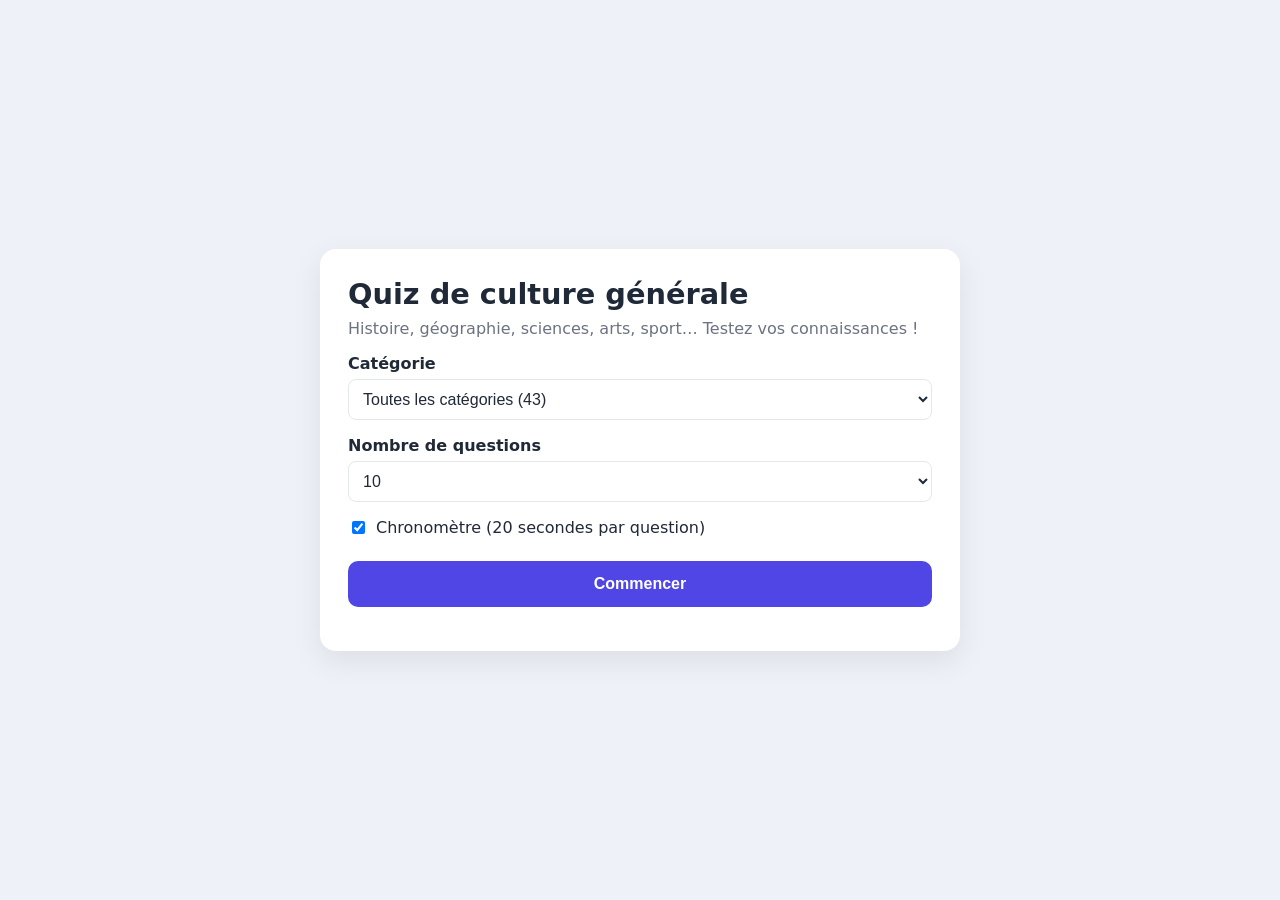
==== index.html @ a049cb22 "Ajoute un quiz de culture générale Quiz web en HTML/CSS/JS : 42 questions sur 6 catégories, choix de" ====
<!doctype html>
<html lang="fr">
<head>
  <meta charset="utf-8">
  <meta name="viewport" content="width=device-width, initial-scale=1">
  <title>Quiz de culture générale</title>
  <link rel="stylesheet" href="style.css">
</head>
<body>
  <main class="carte">
    <!-- Écran d'accueil -->
    <section id="ecran-accueil" class="ecran actif">
      <h1>Quiz de culture générale</h1>
      <p class="sous-titre">Histoire, géographie, sciences, arts, sport… Testez vos connaissances !</p>

      <label for="choix-categorie">Catégorie</label>
      <select id="choix-categorie"></select>

      <label for="choix-nombre">Nombre de questions</label>
      <select id="choix-nombre">
        <option value="5">5</option>
        <option value="10" selected>10</option>
        <option value="20">20</option>
      </select>

      <label class="case">
        <input type="checkbox" id="choix-chrono" checked>
        Chronomètre (20 secondes par question)
      </label>

      <button id="btn-commencer" class="btn principal">Commencer</button>
      <p id="meilleur-score" class="meilleur"></p>
    </section>

    <!-- Écran de question -->
    <section id="ecran-question" class="ecran">
      <div class="entete">
        <span id="progression"></span>
        <span id="score-courant"></span>
      </div>
      <div class="barre"><div id="barre-progression"></div></div>
      <div id="chrono" class="chrono"></div>
      <span id="categorie-question" class="badge"></span>
      <h2 id="intitule"></h2>
      <div id="reponses" class="reponses"></div>
      <p id="explication" class="explication"></p>
      <button id="btn-suivant" class="btn principal cache">Question suivante</button>
    </section>

    <!-- Écran de résultats -->
    <section id="ecran-resultat" class="ecran">
      <h1>Résultats</h1>
      <p id="score-final" class="score-final"></p>
      <p id="message-final"></p>
      <ul id="recapitulatif" class="recap"></ul>
      <button id="btn-rejouer" class="btn principal">Rejouer</button>
    </section>
  </main>

  <script src="questions.js"></script>
  <script src="quiz.js"></script>
</body>
</html>
---- style.css ----
:root {
  --fond: #eef1f7;
  --carte: #ffffff;
  --texte: #1f2937;
  --doux: #6b7280;
  --accent: #4f46e5;
  --accent-fonce: #4338ca;
  --bon: #16a34a;
  --bon-fond: #dcfce7;
  --faux: #dc2626;
  --faux-fond: #fee2e2;
  --bord: #e5e7eb;
}

@media (prefers-color-scheme: dark) {
  :root {
    --fond: #0f172a;
    --carte: #1e293b;
    --texte: #f1f5f9;
    --doux: #94a3b8;
    --bord: #334155;
    --bon-fond: #14532d;
    --faux-fond: #7f1d1d;
  }
}

* { box-sizing: border-box; }

body {
  margin: 0;
  min-height: 100vh;
  display: flex;
  align-items: center;
  justify-content: center;
  padding: 16px;
  background: var(--fond);
  color: var(--texte);
  font-family: system-ui, -apple-system, "Segoe UI", Roboto, sans-serif;
}

.carte {
  width: 100%;
  max-width: 640px;
  background: var(--carte);
  border-radius: 16px;
  padding: 28px;
  box-shadow: 0 10px 30px rgba(0, 0, 0, 0.08);
}

.ecran { display: none; }
.ecran.actif { display: block; }

h1 { margin: 0 0 8px; font-size: 1.8rem; }
h2 { font-size: 1.3rem; line-height: 1.4; margin: 12px 0 20px; }
.sous-titre { color: var(--doux); margin-top: 0; }

label { display: block; margin: 16px 0 6px; font-weight: 600; }
label.case { display: flex; align-items: center; gap: 8px; font-weight: 400; }

select {
  width: 100%;
  padding: 10px;
  font-size: 1rem;
  border: 1px solid var(--bord);
  border-radius: 8px;
  background: var(--carte);
  color: var(--texte);
}

.btn {
  display: block;
  width: 100%;
  margin-top: 24px;
  padding: 14px;
  font-size: 1rem;
  font-weight: 600;
  border: none;
  border-radius: 10px;
  cursor: pointer;
}
.btn.principal { background: var(--accent); color: #fff; }
.btn.principal:hover { background: var(--accent-fonce); }
.cache { display: none; }

.meilleur { text-align: center; color: var(--doux); margin-bottom: 0; }

.entete { display: flex; justify-content: space-between; color: var(--doux); font-size: 0.95rem; }

.barre { height: 6px; background: var(--bord); border-radius: 3px; margin: 10px 0; overflow: hidden; }
#barre-progression { height: 100%; width: 0; background: var(--accent); transition: width 0.3s; }

.chrono { text-align: right; font-weight: 700; font-variant-numeric: tabular-nums; min-height: 1.2em; }
.chrono.urgent { color: var(--faux); }

.badge {
  display: inline-block;
  padding: 4px 10px;
  border-radius: 999px;
  background: var(--fond);
  color: var(--accent);
  font-size: 0.85rem;
  font-weight: 600;
}

.reponses { display: grid; gap: 10px; }
.reponse {
  text-align: left;
  padding: 14px 16px;
  font-size: 1rem;
  border: 2px solid var(--bord);
  border-radius: 10px;
  background: var(--carte);
  color: var(--texte);
  cursor: pointer;
  transition: border-color 0.15s, background 0.15s;
}
.reponse:hover:not(:disabled) { border-color: var(--accent); }
.reponse:disabled { cursor: default; }
.reponse.bonne { border-color: var(--bon); background: var(--bon-fond); }
.reponse.mauvaise { border-color: var(--faux); background: var(--faux-fond); }

.explication { color: var(--doux); min-height: 1.2em; margin: 16px 0 0; }

.score-final { font-size: 2.4rem; font-weight: 800; color: var(--accent); margin: 8px 0; }

.recap { list-style: none; padding: 0; margin: 20px 0 0; max-height: 320px; overflow-y: auto; }
.recap li { padding: 10px 0; border-bottom: 1px solid var(--bord); font-size: 0.95rem; }
.recap .ok { color: var(--bon); font-weight: 700; }
.recap .ko { color: var(--faux); font-weight: 700; }
.recap small { display: block; color: var(--doux); margin-top: 2px; }

@media (max-width: 480px) {
  .carte { padding: 20px; }
  h1 { font-size: 1.5rem; }
}
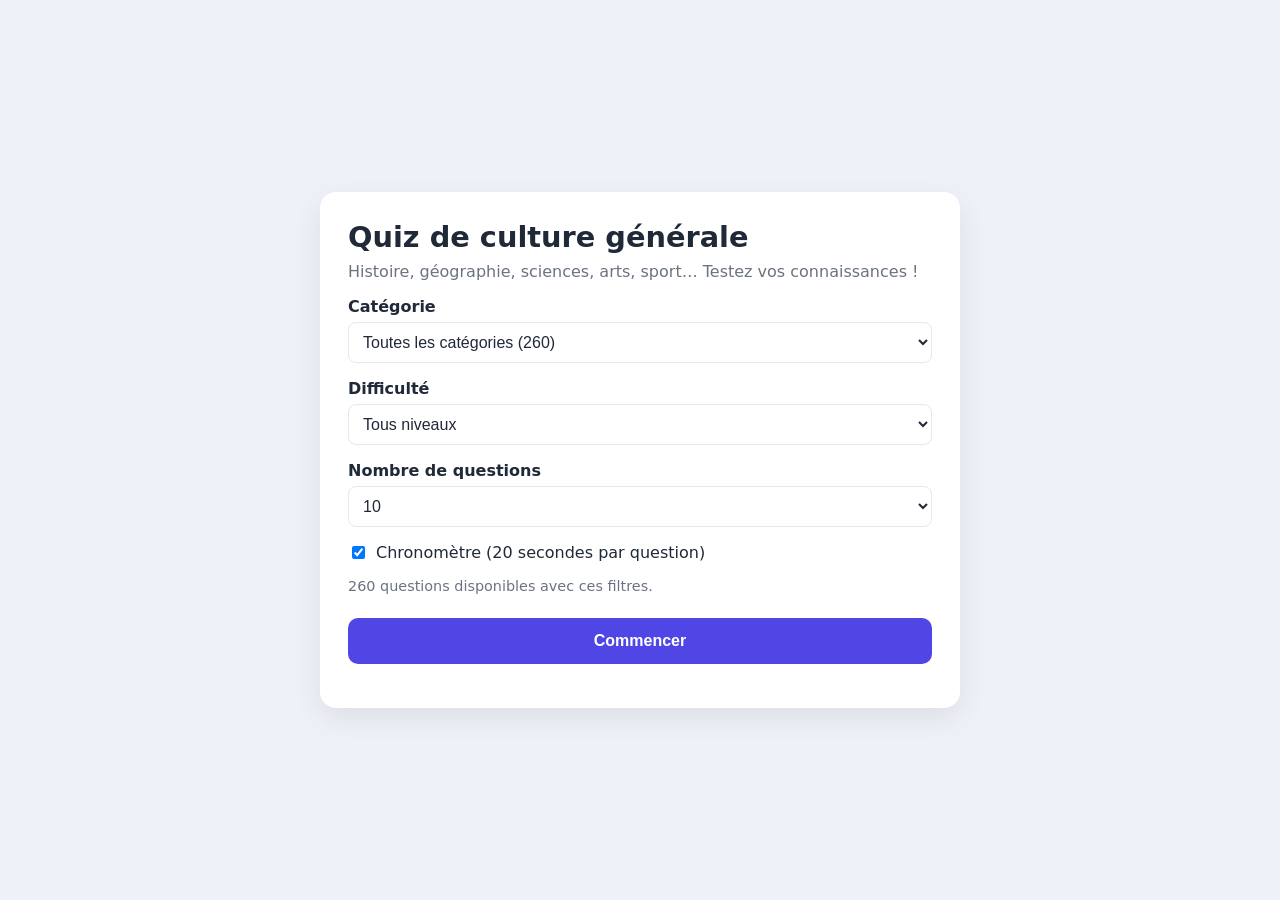
==== commit f2242a44: "Ajoute 3 catégories, 20 questions par catégorie et des niveaux de difficulté - Nouvelles catégories " ====
--- a/index.html
+++ b/index.html
@@ -16,6 +16,14 @@
       <label for="choix-categorie">Catégorie</label>
       <select id="choix-categorie"></select>
 
+      <label for="choix-niveau">Difficulté</label>
+      <select id="choix-niveau">
+        <option value="">Tous niveaux</option>
+        <option value="1">⭐ Facile</option>
+        <option value="2">⭐⭐ Moyen</option>
+        <option value="3">⭐⭐⭐ Difficile</option>
+      </select>
+
       <label for="choix-nombre">Nombre de questions</label>
       <select id="choix-nombre">
         <option value="5">5</option>
@@ -27,6 +35,8 @@
         <input type="checkbox" id="choix-chrono" checked>
         Chronomètre (20 secondes par question)
       </label>
+
+      <p id="info-disponibles" class="info"></p>
 
       <button id="btn-commencer" class="btn principal">Commencer</button>
       <p id="meilleur-score" class="meilleur"></p>
@@ -40,7 +50,10 @@
       </div>
       <div class="barre"><div id="barre-progression"></div></div>
       <div id="chrono" class="chrono"></div>
-      <span id="categorie-question" class="badge"></span>
+      <div class="badges">
+        <span id="categorie-question" class="badge"></span>
+        <span id="niveau-question" class="badge niveau"></span>
+      </div>
       <h2 id="intitule"></h2>
       <div id="reponses" class="reponses"></div>
       <p id="explication" class="explication"></p>
--- a/style.css
+++ b/style.css
@@ -102,6 +102,11 @@
   font-weight: 600;
 }
 
+.badges { display: flex; flex-wrap: wrap; gap: 6px; }
+.badge.niveau { color: var(--doux); }
+
+.info { color: var(--doux); font-size: 0.9rem; margin: 16px 0 0; }
+
 .reponses { display: grid; gap: 10px; }
 .reponse {
   text-align: left;
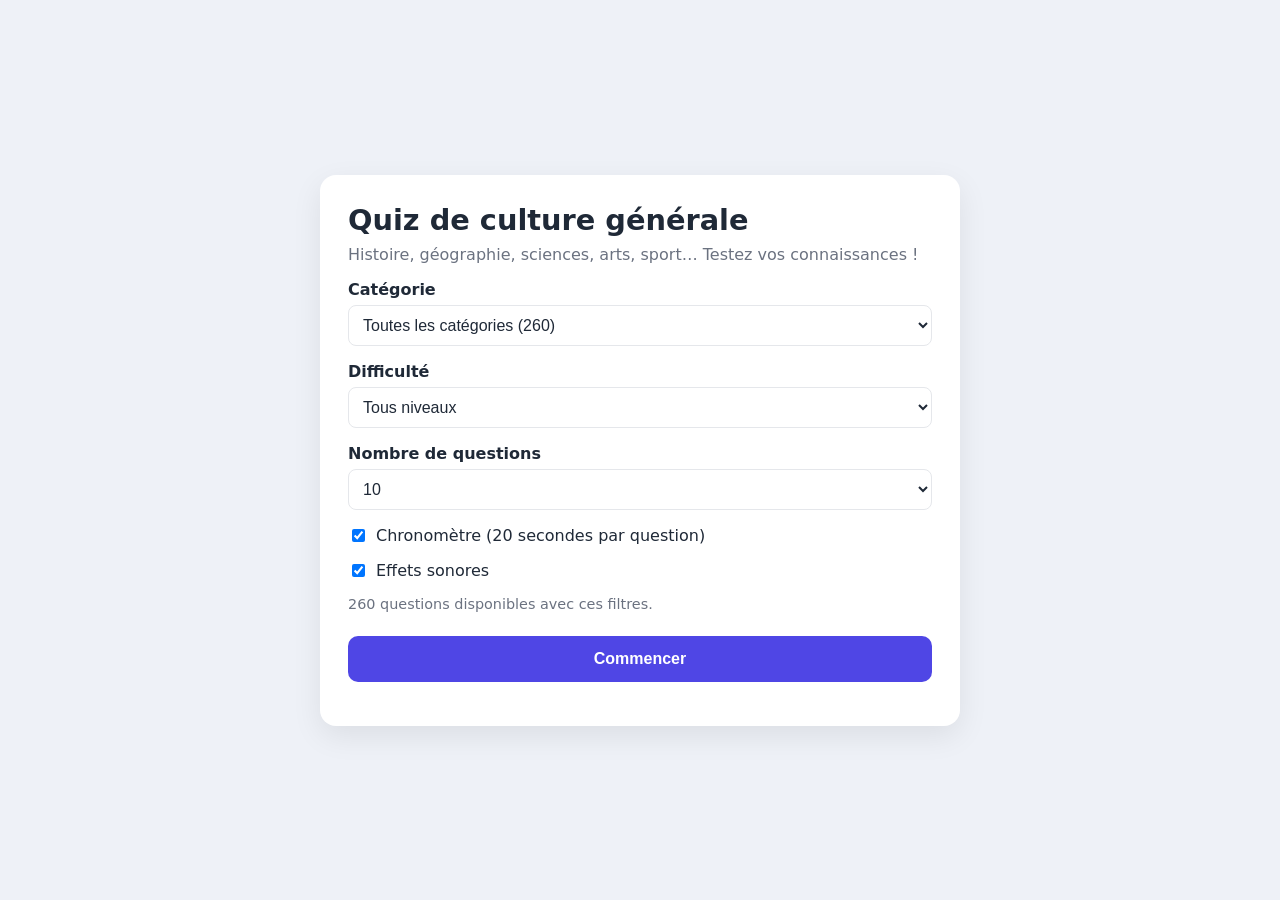
==== commit 3c516032: "Ajoute des effets visuels et sonores aux questions - Animations d'entrée des questions et des répons" ====
--- a/index.html
+++ b/index.html
@@ -36,6 +36,11 @@
         Chronomètre (20 secondes par question)
       </label>
 
+      <label class="case">
+        <input type="checkbox" id="choix-son" checked>
+        Effets sonores
+      </label>
+
       <p id="info-disponibles" class="info"></p>
 
       <button id="btn-commencer" class="btn principal">Commencer</button>
@@ -71,6 +76,7 @@
   </main>
 
   <script src="questions.js"></script>
+  <script src="effets.js"></script>
   <script src="quiz.js"></script>
 </body>
 </html>
--- a/style.css
+++ b/style.css
@@ -13,7 +13,7 @@
 }
 
 @media (prefers-color-scheme: dark) {
-  :root {
+  :root:not([data-theme="light"]) {
     --fond: #0f172a;
     --carte: #1e293b;
     --texte: #f1f5f9;
@@ -22,6 +22,15 @@
     --bon-fond: #14532d;
     --faux-fond: #7f1d1d;
   }
+}
+:root[data-theme="dark"] {
+  --fond: #0f172a;
+  --carte: #1e293b;
+  --texte: #f1f5f9;
+  --doux: #94a3b8;
+  --bord: #334155;
+  --bon-fond: #14532d;
+  --faux-fond: #7f1d1d;
 }
 
 * { box-sizing: border-box; }
@@ -134,6 +143,85 @@
 .recap .ko { color: var(--faux); font-weight: 700; }
 .recap small { display: block; color: var(--doux); margin-top: 2px; }
 
+/* ---------- Effets ---------- */
+
+/* Apparition des écrans */
+.ecran.actif { animation: apparition 0.35s ease-out; }
+
+/* Entrée de chaque nouvelle question */
+.entree-question { animation: glisser 0.4s ease-out both; }
+
+/* Réponses qui arrivent l'une après l'autre */
+.reponse { animation: glisser 0.35s ease-out backwards; animation-delay: calc(var(--i, 0) * 70ms + 120ms); }
+.reponse:hover:not(:disabled) { transform: translateX(4px); }
+.reponse:active:not(:disabled) { transform: scale(0.98); }
+.reponse { transition: border-color 0.15s, background 0.15s, transform 0.15s, opacity 0.3s; }
+
+/* Résultat d'une réponse */
+.reponse.bonne { animation: rebond 0.5s ease-out; }
+.reponse.mauvaise { animation: secousse 0.45s ease-in-out; }
+.reponse:disabled:not(.bonne):not(.mauvaise) { opacity: 0.55; }
+
+/* Score qui « saute » quand on marque un point */
+.saut { display: inline-block; animation: saut 0.45s ease-out; color: var(--bon); font-weight: 700; }
+
+/* Chronomètre qui palpite dans les 5 dernières secondes */
+.chrono.urgent { animation: palpite 1s ease-in-out infinite; }
+
+/* Explication qui se déploie */
+.explication.visible { animation: glisser 0.35s ease-out; }
+
+/* Score final */
+.score-final { animation: zoom 0.6s cubic-bezier(0.34, 1.56, 0.64, 1); }
+.recap li { animation: glisser 0.3s ease-out both; animation-delay: calc(var(--i, 0) * 50ms + 300ms); }
+
+/* « +1 » qui s'envole */
+.flottant {
+  position: fixed;
+  transform: translate(-50%, 0);
+  pointer-events: none;
+  color: var(--bon);
+  font-weight: 800;
+  font-size: 1.3rem;
+  z-index: 10;
+  animation: envol 0.9s ease-out forwards;
+}
+
+/* Confettis */
+.confettis { position: fixed; inset: 0; pointer-events: none; overflow: hidden; z-index: 20; }
+.confettis i {
+  position: absolute;
+  top: -12px;
+  width: 9px;
+  height: 14px;
+  animation-name: chute;
+  animation-timing-function: cubic-bezier(0.25, 0.5, 0.5, 1);
+  animation-fill-mode: forwards;
+}
+
+@keyframes apparition { from { opacity: 0; transform: translateY(8px); } to { opacity: 1; transform: none; } }
+@keyframes glisser { from { opacity: 0; transform: translateY(12px); } to { opacity: 1; transform: none; } }
+@keyframes rebond { 0% { transform: scale(1); } 40% { transform: scale(1.05); } 70% { transform: scale(0.98); } 100% { transform: scale(1); } }
+@keyframes secousse {
+  0%, 100% { transform: translateX(0); }
+  20% { transform: translateX(-8px); }
+  40% { transform: translateX(8px); }
+  60% { transform: translateX(-5px); }
+  80% { transform: translateX(5px); }
+}
+@keyframes saut { 0% { transform: scale(1); } 40% { transform: scale(1.35); } 100% { transform: scale(1); } }
+@keyframes palpite { 0%, 100% { transform: scale(1); } 50% { transform: scale(1.15); } }
+@keyframes zoom { from { opacity: 0; transform: scale(0.4); } to { opacity: 1; transform: scale(1); } }
+@keyframes envol { from { opacity: 1; transform: translate(-50%, 0); } to { opacity: 0; transform: translate(-50%, -50px); } }
+@keyframes chute {
+  to { transform: translate(var(--derive), 105vh) rotate(var(--rotation)); opacity: 0.9; }
+}
+
+/* Respecte le réglage « réduire les animations » du système */
+@media (prefers-reduced-motion: reduce) {
+  *, *::before, *::after { animation: none !important; transition: none !important; }
+}
+
 @media (max-width: 480px) {
   .carte { padding: 20px; }
   h1 { font-size: 1.5rem; }
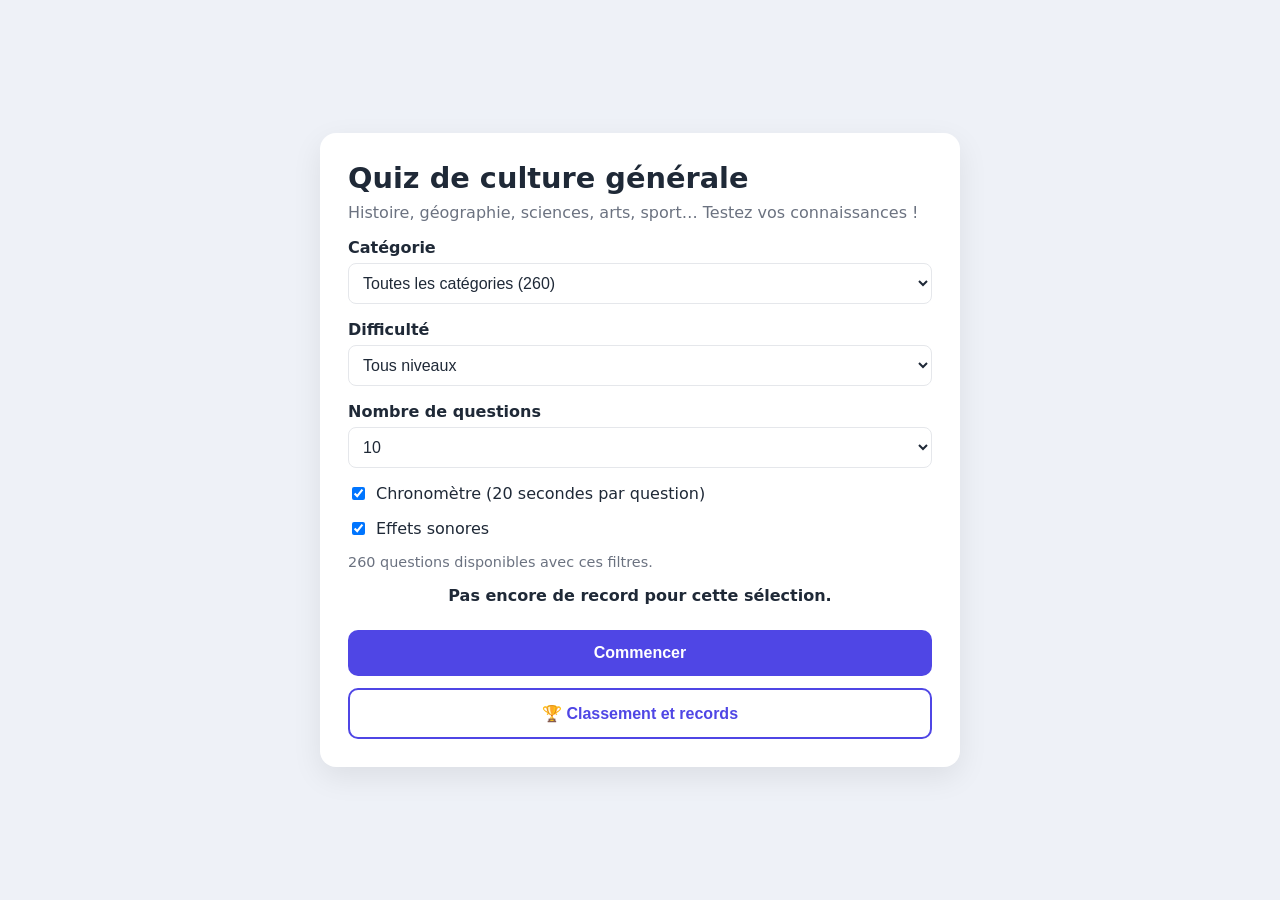
==== commit c0f1c62e: "Ajoute des records par catégorie et un classement partagé - Records personnels par catégorie et par " ====
--- a/index.html
+++ b/index.html
@@ -43,8 +43,10 @@
 
       <p id="info-disponibles" class="info"></p>
 
+      <p id="record-accueil" class="record-accueil"></p>
+
       <button id="btn-commencer" class="btn principal">Commencer</button>
-      <p id="meilleur-score" class="meilleur"></p>
+      <button id="btn-classement" class="btn secondaire">🏆 Classement et records</button>
     </section>
 
     <!-- Écran de question -->
@@ -70,13 +72,45 @@
       <h1>Résultats</h1>
       <p id="score-final" class="score-final"></p>
       <p id="message-final"></p>
+      <p id="message-record" class="message-record"></p>
       <ul id="recapitulatif" class="recap"></ul>
       <button id="btn-rejouer" class="btn principal">Rejouer</button>
+      <button id="btn-voir-classement" class="btn secondaire">🏆 Voir le classement</button>
+    </section>
+
+    <!-- Écran du classement -->
+    <section id="ecran-classement" class="ecran">
+      <h1>Classement</h1>
+      <div class="filtres">
+        <select id="cl-categorie" aria-label="Catégorie du classement"></select>
+        <select id="cl-niveau" aria-label="Niveau du classement">
+          <option value="">Tous niveaux</option>
+          <option value="1">⭐ Facile</option>
+          <option value="2">⭐⭐ Moyen</option>
+          <option value="3">⭐⭐⭐ Difficile</option>
+        </select>
+      </div>
+      <p id="cl-etat" class="info"></p>
+      <ol id="cl-liste" class="classement"></ol>
+      <p class="info">Classement au pourcentage de bonnes réponses, puis au nombre de questions.</p>
+
+      <h2>Mes records</h2>
+      <div class="tableau-records">
+        <table id="mes-records">
+          <thead>
+            <tr><th>Catégorie</th><th>Tous</th><th>⭐</th><th>⭐⭐</th><th>⭐⭐⭐</th></tr>
+          </thead>
+          <tbody></tbody>
+        </table>
+      </div>
+
+      <button id="btn-retour" class="btn principal">Retour à l'accueil</button>
     </section>
   </main>
 
   <script src="questions.js"></script>
   <script src="effets.js"></script>
+  <script src="classement.js"></script>
   <script src="quiz.js"></script>
 </body>
 </html>
--- a/style.css
+++ b/style.css
@@ -91,7 +91,40 @@
 .btn.principal:hover { background: var(--accent-fonce); }
 .cache { display: none; }
 
-.meilleur { text-align: center; color: var(--doux); margin-bottom: 0; }
+.btn.secondaire { background: transparent; color: var(--accent); border: 2px solid var(--accent); margin-top: 12px; }
+.btn.secondaire:hover { background: var(--fond); }
+
+.record-accueil { text-align: center; font-weight: 600; margin: 16px 0 0; min-height: 1.2em; }
+.message-record { font-weight: 700; color: var(--accent); min-height: 1.2em; }
+
+/* Classement */
+.filtres { display: grid; grid-template-columns: 1fr 1fr; gap: 8px; margin-top: 12px; }
+.classement { list-style: none; padding: 0; margin: 12px 0 0; }
+.classement li {
+  display: grid;
+  grid-template-columns: 2.2rem 32px 1fr auto;
+  align-items: center;
+  gap: 10px;
+  padding: 10px 8px;
+  border-bottom: 1px solid var(--bord);
+  animation: glisser 0.3s ease-out backwards;
+  animation-delay: calc(var(--i, 0) * 40ms);
+}
+.classement li.moi { background: var(--fond); border-radius: 8px; font-weight: 700; }
+.classement li.vide { display: block; text-align: center; color: var(--doux); }
+.classement .rang { text-align: center; font-weight: 700; font-variant-numeric: tabular-nums; }
+.classement img { width: 32px; height: 32px; border-radius: 50%; object-fit: cover; }
+.classement .nom { overflow: hidden; text-overflow: ellipsis; white-space: nowrap; }
+.classement .points { text-align: right; font-variant-numeric: tabular-nums; }
+.classement .points small { display: block; color: var(--doux); font-weight: 400; }
+
+#ecran-classement h2 { margin-top: 28px; }
+.tableau-records { overflow-x: auto; }
+#mes-records { width: 100%; border-collapse: collapse; font-size: 0.9rem; }
+#mes-records th, #mes-records td { padding: 8px 6px; border-bottom: 1px solid var(--bord); text-align: center; white-space: nowrap; }
+#mes-records th:first-child, #mes-records td:first-child { text-align: left; white-space: normal; }
+#mes-records td.vide { color: var(--doux); }
+#mes-records td.parfait { color: var(--bon); font-weight: 700; }
 
 .entete { display: flex; justify-content: space-between; color: var(--doux); font-size: 0.95rem; }
 
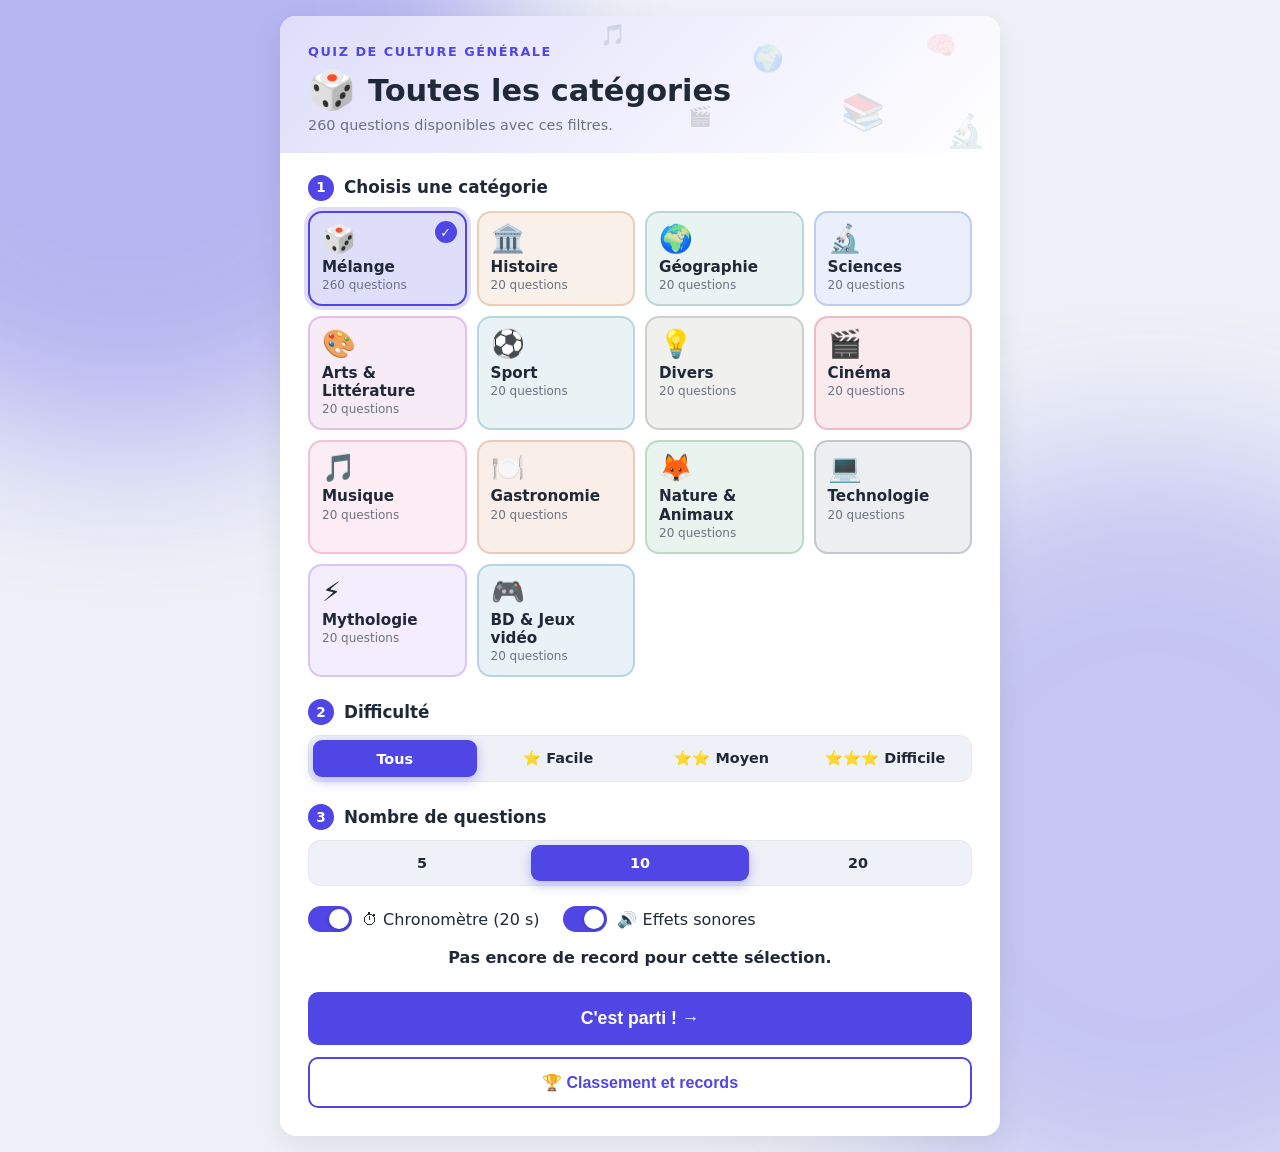
==== commit b7f30886: "Refait l'accueil avec des tuiles de catégories animées - Tuiles de catégories avec emoji et couleur " ====
--- a/index.html
+++ b/index.html
@@ -10,42 +10,59 @@
   <main class="carte">
     <!-- Écran d'accueil -->
     <section id="ecran-accueil" class="ecran actif">
-      <h1>Quiz de culture générale</h1>
-      <p class="sous-titre">Histoire, géographie, sciences, arts, sport… Testez vos connaissances !</p>
+      <header class="hero">
+        <div class="hero-emojis" aria-hidden="true">
+          <span>🧠</span><span>📚</span><span>🌍</span><span>🎬</span><span>🎵</span><span>🔬</span>
+        </div>
+        <p class="surtitre">Quiz de culture générale</p>
+        <h1 class="hero-titre">
+          <span id="hero-icone" class="hero-icone">🎲</span>
+          <span id="hero-texte">Toutes les catégories</span>
+        </h1>
+        <p id="info-disponibles" class="info"></p>
+      </header>
 
-      <label for="choix-categorie">Catégorie</label>
-      <select id="choix-categorie"></select>
+      <h2 class="etape"><span class="pastille">1</span> Choisis une catégorie</h2>
+      <div id="tuiles-categories" class="tuiles" role="group" aria-label="Catégorie"></div>
 
-      <label for="choix-niveau">Difficulté</label>
-      <select id="choix-niveau">
-        <option value="">Tous niveaux</option>
-        <option value="1">⭐ Facile</option>
-        <option value="2">⭐⭐ Moyen</option>
-        <option value="3">⭐⭐⭐ Difficile</option>
-      </select>
+      <h2 class="etape"><span class="pastille">2</span> Difficulté</h2>
+      <div class="segments" data-cible="choix-niveau" role="group" aria-label="Difficulté"></div>
 
-      <label for="choix-nombre">Nombre de questions</label>
-      <select id="choix-nombre">
-        <option value="5">5</option>
-        <option value="10" selected>10</option>
-        <option value="20">20</option>
-      </select>
+      <h2 class="etape"><span class="pastille">3</span> Nombre de questions</h2>
+      <div class="segments" data-cible="choix-nombre" role="group" aria-label="Nombre de questions"></div>
 
-      <label class="case">
-        <input type="checkbox" id="choix-chrono" checked>
-        Chronomètre (20 secondes par question)
-      </label>
+      <div class="options">
+        <label class="interrupteur">
+          <input type="checkbox" id="choix-chrono" checked>
+          <span class="piste" aria-hidden="true"></span>
+          ⏱ Chronomètre (20 s)
+        </label>
+        <label class="interrupteur">
+          <input type="checkbox" id="choix-son" checked>
+          <span class="piste" aria-hidden="true"></span>
+          🔊 Effets sonores
+        </label>
+      </div>
 
-      <label class="case">
-        <input type="checkbox" id="choix-son" checked>
-        Effets sonores
-      </label>
-
-      <p id="info-disponibles" class="info"></p>
+      <!-- Menus d'origine : gardés cachés, ils portent l'état lu par quiz.js -->
+      <div hidden>
+        <select id="choix-categorie" aria-label="Catégorie"></select>
+        <select id="choix-niveau" aria-label="Difficulté">
+          <option value="">Tous</option>
+          <option value="1">⭐ Facile</option>
+          <option value="2">⭐⭐ Moyen</option>
+          <option value="3">⭐⭐⭐ Difficile</option>
+        </select>
+        <select id="choix-nombre" aria-label="Nombre de questions">
+          <option value="5">5</option>
+          <option value="10" selected>10</option>
+          <option value="20">20</option>
+        </select>
+      </div>
 
       <p id="record-accueil" class="record-accueil"></p>
 
-      <button id="btn-commencer" class="btn principal">Commencer</button>
+      <button id="btn-commencer" class="btn principal brillant">C'est parti ! <span aria-hidden="true">→</span></button>
       <button id="btn-classement" class="btn secondaire">🏆 Classement et records</button>
     </section>
 
@@ -112,5 +129,6 @@
   <script src="effets.js"></script>
   <script src="classement.js"></script>
   <script src="quiz.js"></script>
+  <script src="interface.js"></script>
 </body>
 </html>
--- a/style.css
+++ b/style.css
@@ -4,17 +4,18 @@
   --texte: #1f2937;
   --doux: #6b7280;
   --accent: #4f46e5;
-  --accent-fonce: #4338ca;
   --bon: #16a34a;
   --bon-fond: #dcfce7;
   --faux: #dc2626;
   --faux-fond: #fee2e2;
   --bord: #e5e7eb;
+  --accent-texte: var(--accent);
 }
 
 @media (prefers-color-scheme: dark) {
   :root:not([data-theme="light"]) {
     --fond: #0f172a;
+    --accent-texte: color-mix(in srgb, var(--accent) 50%, white);
     --carte: #1e293b;
     --texte: #f1f5f9;
     --doux: #94a3b8;
@@ -25,6 +26,7 @@
 }
 :root[data-theme="dark"] {
   --fond: #0f172a;
+    --accent-texte: color-mix(in srgb, var(--accent) 50%, white);
   --carte: #1e293b;
   --texte: #f1f5f9;
   --doux: #94a3b8;
@@ -44,12 +46,14 @@
   padding: 16px;
   background: var(--fond);
   color: var(--texte);
+  overflow-x: hidden;
   font-family: system-ui, -apple-system, "Segoe UI", Roboto, sans-serif;
 }
 
 .carte {
   width: 100%;
-  max-width: 640px;
+  max-width: 720px;
+  position: relative;
   background: var(--carte);
   border-radius: 16px;
   padding: 28px;
@@ -88,14 +92,16 @@
   cursor: pointer;
 }
 .btn.principal { background: var(--accent); color: #fff; }
-.btn.principal:hover { background: var(--accent-fonce); }
+.btn.principal:hover { filter: brightness(1.1); transform: translateY(-2px); box-shadow: 0 8px 20px color-mix(in srgb, var(--accent) 40%, transparent); }
+.btn { transition: background-color 0.4s, color 0.4s, border-color 0.4s, transform 0.15s, box-shadow 0.2s, filter 0.2s; }
+.btn:active { transform: scale(0.97); }
 .cache { display: none; }
 
-.btn.secondaire { background: transparent; color: var(--accent); border: 2px solid var(--accent); margin-top: 12px; }
+.btn.secondaire { background: transparent; color: var(--accent-texte); border: 2px solid var(--accent-texte); margin-top: 12px; }
 .btn.secondaire:hover { background: var(--fond); }
 
 .record-accueil { text-align: center; font-weight: 600; margin: 16px 0 0; min-height: 1.2em; }
-.message-record { font-weight: 700; color: var(--accent); min-height: 1.2em; }
+.message-record { font-weight: 700; color: var(--accent-texte); min-height: 1.2em; }
 
 /* Classement */
 .filtres { display: grid; grid-template-columns: 1fr 1fr; gap: 8px; margin-top: 12px; }
@@ -139,7 +145,7 @@
   padding: 4px 10px;
   border-radius: 999px;
   background: var(--fond);
-  color: var(--accent);
+  color: var(--accent-texte);
   font-size: 0.85rem;
   font-weight: 600;
 }
@@ -168,7 +174,7 @@
 
 .explication { color: var(--doux); min-height: 1.2em; margin: 16px 0 0; }
 
-.score-final { font-size: 2.4rem; font-weight: 800; color: var(--accent); margin: 8px 0; }
+.score-final { font-size: 2.4rem; font-weight: 800; color: var(--accent-texte); margin: 8px 0; }
 
 .recap { list-style: none; padding: 0; margin: 20px 0 0; max-height: 320px; overflow-y: auto; }
 .recap li { padding: 10px 0; border-bottom: 1px solid var(--bord); font-size: 0.95rem; }
@@ -250,6 +256,293 @@
   to { transform: translate(var(--derive), 105vh) rotate(var(--rotation)); opacity: 0.9; }
 }
 
+
+/* =========================================================
+   Interface dynamique de l'accueil
+   ========================================================= */
+
+/* Fond animé : deux halos de la couleur de la catégorie */
+body::before, body::after {
+  content: "";
+  position: fixed;
+  z-index: -1;
+  width: 60vmax;
+  height: 60vmax;
+  border-radius: 50%;
+  filter: blur(80px);
+  opacity: 0.35;
+  background: var(--accent);
+  transition: background-color 0.6s;
+  animation: derive 18s ease-in-out infinite alternate;
+}
+body::before { top: -25vmax; left: -20vmax; }
+body::after { bottom: -25vmax; right: -20vmax; animation-duration: 24s; animation-direction: alternate-reverse; opacity: 0.25; }
+@keyframes derive {
+  0% { transform: translate(0, 0) scale(1); }
+  50% { transform: translate(8vmax, 6vmax) scale(1.15); }
+  100% { transform: translate(-4vmax, 10vmax) scale(0.95); }
+}
+
+/* En-tête */
+.hero {
+  position: relative;
+  overflow: hidden;
+  margin: -28px -28px 8px;
+  padding: 28px 28px 20px;
+  border-radius: 16px 16px 0 0;
+  background: linear-gradient(135deg, color-mix(in srgb, var(--accent) 18%, var(--carte)), var(--carte));
+  transition: background 0.6s;
+}
+.surtitre {
+  margin: 0;
+  font-size: 0.8rem;
+  font-weight: 700;
+  letter-spacing: 0.12em;
+  text-transform: uppercase;
+  color: var(--accent-texte);
+  transition: color 0.4s;
+}
+.hero-titre { display: flex; align-items: center; gap: 12px; margin: 8px 0 4px; font-size: 1.9rem; position: relative; }
+.hero-icone { display: inline-block; font-size: 2.4rem; }
+#hero-texte { display: inline-block; }
+.hero .info { position: relative; margin-top: 4px; }
+.hero-emojis span {
+  position: absolute;
+  font-size: 1.6rem;
+  opacity: 0.18;
+  animation: flotter 7s ease-in-out infinite;
+  pointer-events: none;
+}
+.hero-emojis span:nth-child(1) { top: 10%; right: 6%; animation-delay: 0s; }
+.hero-emojis span:nth-child(2) { top: 55%; right: 16%; animation-delay: -1.2s; font-size: 2.2rem; }
+.hero-emojis span:nth-child(3) { top: 20%; right: 30%; animation-delay: -2.4s; }
+.hero-emojis span:nth-child(4) { top: 65%; right: 40%; animation-delay: -3.6s; font-size: 1.2rem; }
+.hero-emojis span:nth-child(5) { top: 5%; right: 52%; animation-delay: -4.8s; font-size: 1.3rem; }
+.hero-emojis span:nth-child(6) { top: 70%; right: 2%; animation-delay: -6s; font-size: 2rem; }
+@keyframes flotter {
+  0%, 100% { transform: translateY(0) rotate(0deg); }
+  50% { transform: translateY(-12px) rotate(10deg); }
+}
+.rebondir { animation: rebondir 0.6s cubic-bezier(0.34, 1.56, 0.64, 1) !important; }
+.changer { animation: changer 0.4s ease-out; }
+@keyframes rebondir { 0% { transform: scale(0.3) rotate(-30deg); } 60% { transform: scale(1.25) rotate(8deg); } 100% { transform: scale(1) rotate(0); } }
+@keyframes changer { from { opacity: 0; transform: translateY(14px); filter: blur(4px); } to { opacity: 1; transform: none; filter: none; } }
+
+/* Titres d'étapes */
+.etape { display: flex; align-items: center; gap: 10px; font-size: 1.05rem; margin: 22px 0 10px; }
+.pastille {
+  display: inline-grid;
+  place-items: center;
+  width: 26px;
+  height: 26px;
+  border-radius: 50%;
+  background: var(--accent);
+  color: #fff;
+  font-size: 0.85rem;
+  transition: background-color 0.4s;
+}
+
+/* Tuiles de catégories */
+.tuiles { display: grid; grid-template-columns: repeat(auto-fill, minmax(140px, 1fr)); gap: 10px; }
+.tuile {
+  --c: var(--accent);
+  position: relative;
+  overflow: hidden;
+  display: flex;
+  flex-direction: column;
+  align-items: flex-start;
+  gap: 2px;
+  padding: 12px;
+  text-align: left;
+  font: inherit;
+  color: var(--texte);
+  background: color-mix(in srgb, var(--c) 9%, var(--carte));
+  border: 2px solid color-mix(in srgb, var(--c) 22%, transparent);
+  border-radius: 14px;
+  cursor: pointer;
+  transition: transform 0.2s, box-shadow 0.25s, border-color 0.25s, background-color 0.25s;
+  animation: tuile-entree 0.45s cubic-bezier(0.34, 1.56, 0.64, 1) backwards;
+  animation-delay: calc(var(--i, 0) * 35ms);
+}
+.tuile:hover { transform: translateY(-3px); box-shadow: 0 8px 18px color-mix(in srgb, var(--c) 25%, transparent); }
+.tuile:hover .tuile-icone { transform: scale(1.15) rotate(-8deg); }
+.tuile:focus-visible { outline: 3px solid var(--c); outline-offset: 2px; }
+.tuile-icone { font-size: 1.7rem; line-height: 1; transition: transform 0.25s; }
+.tuile-nom { font-weight: 700; font-size: 0.95rem; line-height: 1.2; margin-top: 4px; }
+.tuile-compte { font-size: 0.75rem; color: var(--doux); }
+.tuile-coche {
+  position: absolute;
+  top: 8px;
+  right: 8px;
+  display: grid;
+  place-items: center;
+  width: 22px;
+  height: 22px;
+  border-radius: 50%;
+  background: var(--c);
+  color: #fff;
+  font-size: 0.8rem;
+  font-weight: 800;
+  transform: scale(0);
+  transition: transform 0.3s cubic-bezier(0.34, 1.56, 0.64, 1);
+}
+.tuile.active {
+  background: color-mix(in srgb, var(--c) 18%, var(--carte));
+  border-color: var(--c);
+  box-shadow: 0 0 0 4px color-mix(in srgb, var(--c) 18%, transparent);
+  animation: lueur 2.4s ease-in-out infinite;
+}
+.tuile.active .tuile-coche { transform: scale(1); }
+.tuile.active .tuile-icone { animation: tourner 0.6s ease-out; }
+.tuile.pop { animation: pop 0.45s cubic-bezier(0.34, 1.56, 0.64, 1); }
+@keyframes tuile-entree { from { opacity: 0; transform: translateY(16px) scale(0.9); } }
+@keyframes pop { 0% { transform: scale(1); } 30% { transform: scale(0.9); } 65% { transform: scale(1.07); } 100% { transform: scale(1); } }
+@keyframes tourner { 0% { transform: rotate(0) scale(1); } 50% { transform: rotate(-20deg) scale(1.4); } 100% { transform: rotate(0) scale(1); } }
+@keyframes lueur {
+  0%, 100% { box-shadow: 0 0 0 4px color-mix(in srgb, var(--c) 18%, transparent); }
+  50% { box-shadow: 0 0 0 7px color-mix(in srgb, var(--c) 10%, transparent); }
+}
+
+/* Onde au clic */
+.onde {
+  position: absolute;
+  border-radius: 50%;
+  background: currentColor;
+  opacity: 0.25;
+  transform: scale(0);
+  pointer-events: none;
+  animation: onde 0.6s ease-out forwards;
+}
+.tuile .onde { background: var(--c); }
+@keyframes onde { to { transform: scale(1); opacity: 0; } }
+
+/* Emojis qui jaillissent */
+.eclat {
+  position: fixed;
+  z-index: 30;
+  font-size: 1.1rem;
+  pointer-events: none;
+  transform: translate(-50%, -50%);
+  animation: eclat 0.7s ease-out forwards;
+}
+@keyframes eclat {
+  to { transform: translate(calc(-50% + var(--dx)), calc(-50% + var(--dy))) scale(0.4) rotate(120deg); opacity: 0; }
+}
+
+/* Boutons segmentés avec curseur glissant */
+.segments {
+  --n: 3;
+  --index: 0;
+  position: relative;
+  display: grid;
+  grid-template-columns: repeat(var(--n), 1fr);
+  padding: 4px;
+  border-radius: 12px;
+  background: var(--fond);
+  border: 1px solid var(--bord);
+}
+.curseur {
+  position: absolute;
+  top: 4px;
+  bottom: 4px;
+  left: 4px;
+  width: calc((100% - 8px) / var(--n));
+  border-radius: 9px;
+  background: var(--accent);
+  box-shadow: 0 4px 12px color-mix(in srgb, var(--accent) 35%, transparent);
+  transform: translateX(calc(var(--index) * 100%));
+  transition: transform 0.35s cubic-bezier(0.34, 1.4, 0.64, 1), background-color 0.4s;
+}
+.segment {
+  position: relative;
+  overflow: hidden;
+  z-index: 1;
+  padding: 10px 4px;
+  font: inherit;
+  font-size: 0.9rem;
+  font-weight: 600;
+  color: var(--texte);
+  background: none;
+  border: none;
+  border-radius: 9px;
+  cursor: pointer;
+  transition: color 0.25s;
+  white-space: nowrap;
+}
+.segment.actif { color: #fff; }
+.segment .onde { background: #fff; }
+
+/* Interrupteurs */
+.options { display: flex; flex-wrap: wrap; gap: 10px 24px; margin-top: 20px; }
+.interrupteur { display: inline-flex; align-items: center; gap: 10px; margin: 0; font-weight: 500; cursor: pointer; }
+.interrupteur input { position: absolute; opacity: 0; width: 1px; height: 1px; }
+.piste {
+  position: relative;
+  width: 44px;
+  height: 26px;
+  border-radius: 13px;
+  background: var(--bord);
+  transition: background-color 0.3s;
+  flex-shrink: 0;
+}
+.piste::after {
+  content: "";
+  position: absolute;
+  top: 3px;
+  left: 3px;
+  width: 20px;
+  height: 20px;
+  border-radius: 50%;
+  background: #fff;
+  box-shadow: 0 1px 4px rgba(0, 0, 0, 0.25);
+  transition: transform 0.3s cubic-bezier(0.34, 1.56, 0.64, 1);
+}
+.interrupteur input:checked + .piste { background: var(--accent); }
+.interrupteur input:checked + .piste::after { transform: translateX(18px); }
+.interrupteur input:focus-visible + .piste { outline: 3px solid var(--accent); outline-offset: 2px; }
+
+/* Bouton principal brillant */
+.btn.brillant { position: relative; overflow: hidden; font-size: 1.1rem; padding: 16px; }
+.btn.brillant::after {
+  content: "";
+  position: absolute;
+  top: 0;
+  left: -60%;
+  width: 40%;
+  height: 100%;
+  background: linear-gradient(100deg, transparent, rgba(255, 255, 255, 0.45), transparent);
+  transform: skewX(-20deg);
+  animation: brillance 3.2s ease-in-out infinite;
+}
+.btn.brillant span { display: inline-block; transition: transform 0.2s; }
+.btn.brillant:hover span { transform: translateX(6px); }
+@keyframes brillance { 0%, 60% { left: -60%; } 100% { left: 130%; } }
+
+/* La couleur d'accent suit la catégorie partout */
+#barre-progression, .badge, .score-final, .message-record, .btn.secondaire { transition: background-color 0.5s, color 0.5s, border-color 0.5s; }
+
+@media (max-width: 480px) {
+  .hero { margin: -20px -20px 8px; padding: 20px; }
+  .hero-titre { font-size: 1.45rem; }
+  .hero-icone { font-size: 2rem; }
+  .tuiles { grid-template-columns: repeat(2, 1fr); gap: 8px; }
+  .tuile {
+    display: grid;
+    grid-template-columns: auto 1fr;
+    grid-template-rows: auto auto;
+    column-gap: 8px;
+    align-items: center;
+    align-content: center;
+    padding: 10px;
+  }
+  .tuile-icone { grid-row: 1 / 3; font-size: 1.5rem; }
+  .tuile-nom { margin: 0; font-size: 0.85rem; padding-right: 14px; }
+  .tuile-compte { font-size: 0.7rem; }
+  .tuile-coche { top: 6px; right: 6px; width: 18px; height: 18px; font-size: 0.7rem; }
+  .segment { font-size: 0.8rem; display: flex; flex-direction: column; align-items: center; gap: 1px; line-height: 1.2; }
+  .segment .etoiles { font-size: 0.65rem; letter-spacing: -1px; }
+}
+
 /* Respecte le réglage « réduire les animations » du système */
 @media (prefers-reduced-motion: reduce) {
   *, *::before, *::after { animation: none !important; transition: none !important; }
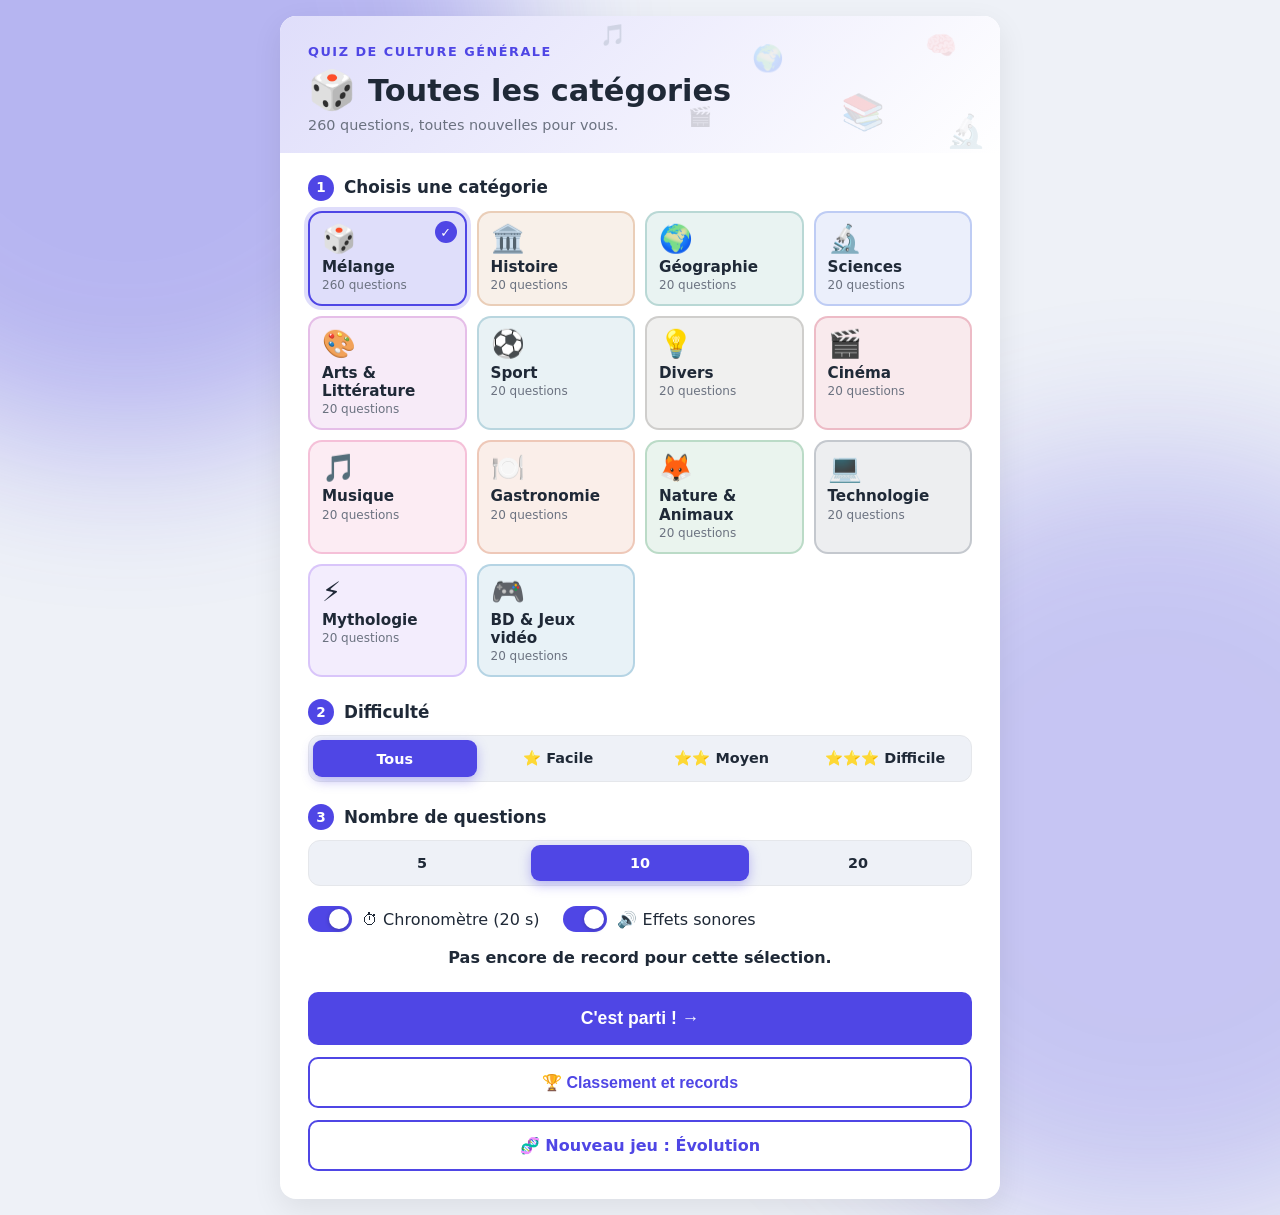
==== commit 3185bbe3: "Ajoute le jeu « Évolution » : une créature à faire évoluer de la cellule à l'être cosmique Co-Author" ====
--- a/index.html
+++ b/index.html
@@ -64,6 +64,7 @@
 
       <button id="btn-commencer" class="btn principal brillant">C'est parti ! <span aria-hidden="true">→</span></button>
       <button id="btn-classement" class="btn secondaire">🏆 Classement et records</button>
+      <a href="evolution/index.html" class="btn secondaire lien-jeu">🧬 Nouveau jeu : Évolution</a>
     </section>
 
     <!-- Écran de question -->
--- a/style.css
+++ b/style.css
@@ -154,6 +154,17 @@
 .badge.niveau { color: var(--doux); }
 
 .info { color: var(--doux); font-size: 0.9rem; margin: 16px 0 0; }
+.lien {
+  padding: 0;
+  font: inherit;
+  font-weight: 600;
+  color: var(--accent-texte);
+  background: none;
+  border: none;
+  text-decoration: underline;
+  text-underline-offset: 2px;
+  cursor: pointer;
+}
 
 .reponses { display: grid; gap: 10px; }
 .reponse {
@@ -552,3 +563,5 @@
   .carte { padding: 20px; }
   h1 { font-size: 1.5rem; }
 }
+
+a.btn.lien-jeu { display: block; text-align: center; text-decoration: none; box-sizing: border-box; }
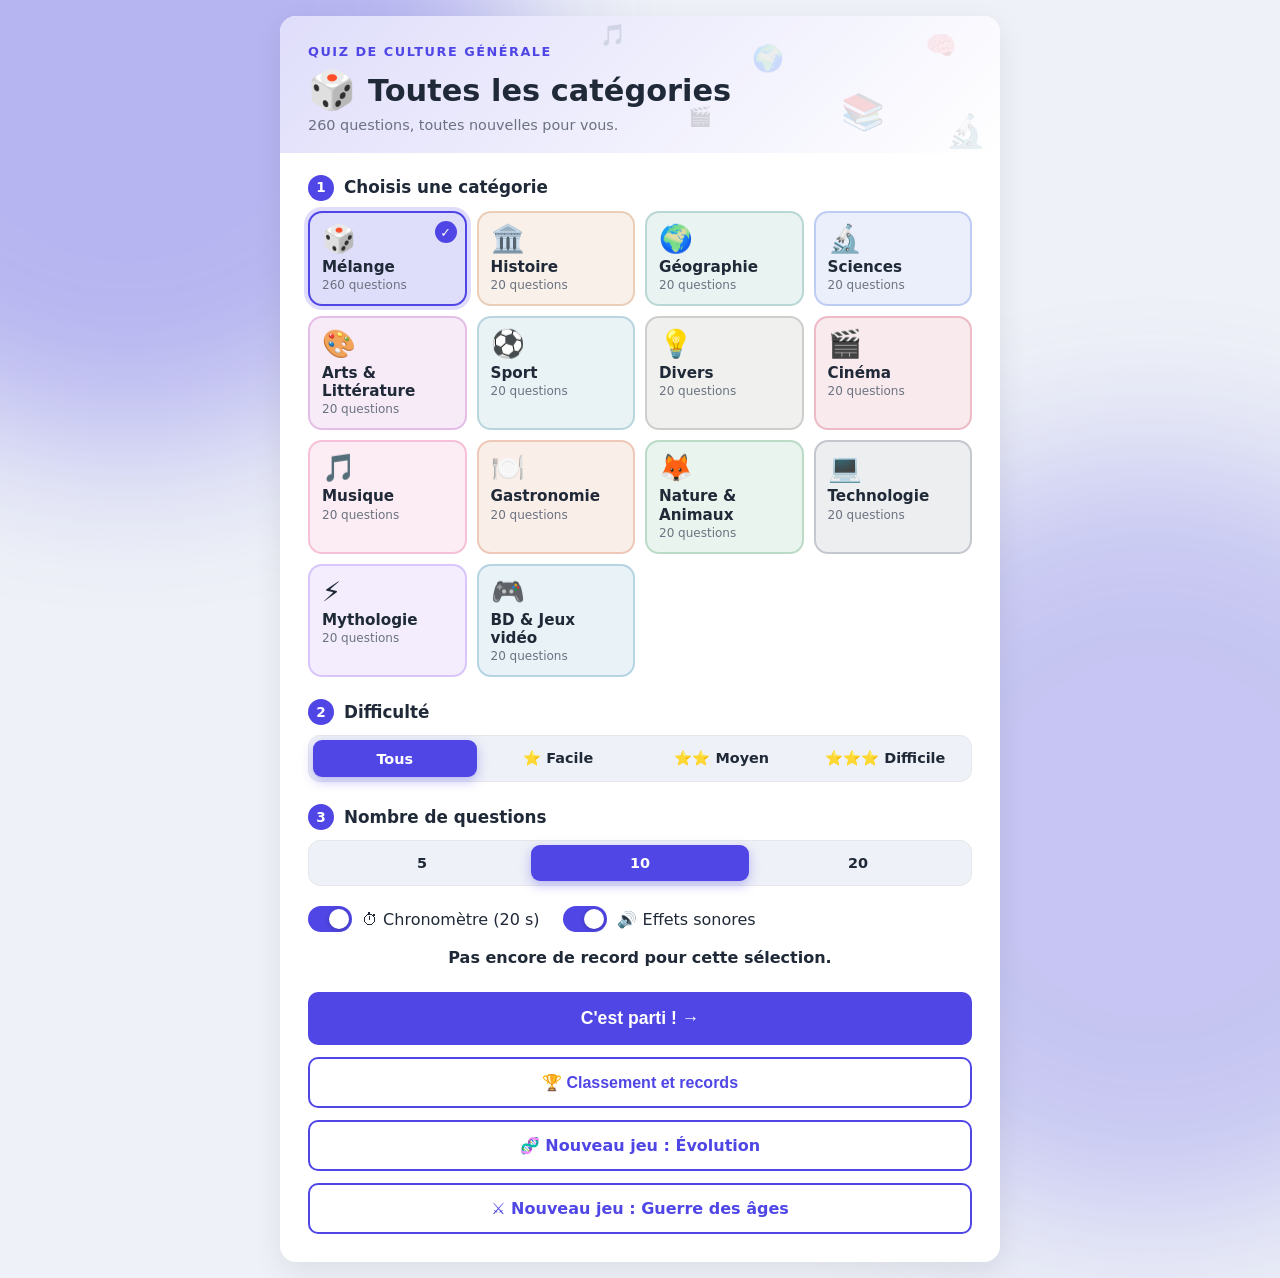
==== commit e136a5ed: "Ajoute le jeu « Guerre des âges » : deux bases, des combattants à invoquer avec de l'or Trois âges d" ====
--- a/index.html
+++ b/index.html
@@ -65,6 +65,7 @@
       <button id="btn-commencer" class="btn principal brillant">C'est parti ! <span aria-hidden="true">→</span></button>
       <button id="btn-classement" class="btn secondaire">🏆 Classement et records</button>
       <a href="evolution/index.html" class="btn secondaire lien-jeu">🧬 Nouveau jeu : Évolution</a>
+      <a href="guerre/index.html" class="btn secondaire lien-jeu">⚔️ Nouveau jeu : Guerre des âges</a>
     </section>
 
     <!-- Écran de question -->
